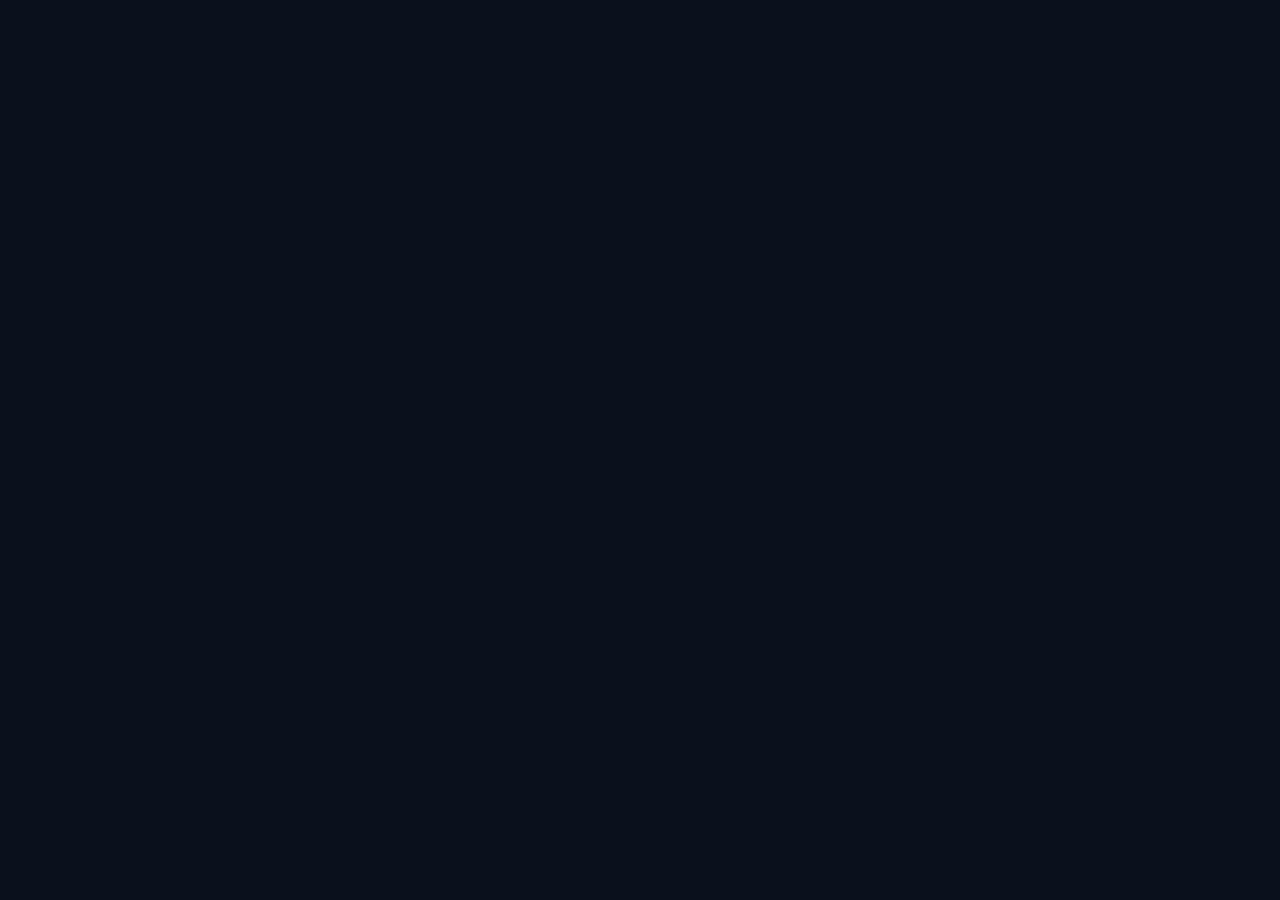
==== app/index.html @ 94560818 "Add game shell, terrain, weather, data and stats engine, Globe Lab, engine review" ====
<!doctype html>
<html lang="en">
<head>
<meta charset="utf-8">
<meta name="viewport" content="width=device-width, initial-scale=1">
<title>Procella</title>
<meta name="description" content="A globe-trotter game built on live NASA climate data: travel to any real place and year, meet the people there, and test 45 years of trends.">
<link rel="stylesheet" href="../brand/house-style/components/bundle.css">
<link rel="stylesheet" href="src/ui/tokens.css">
<link rel="stylesheet" href="src/ui/app.css">
<script type="importmap">{ "imports": { "three": "./vendor/three.module.js" } }</script>
<script src="../brand/house-style/components/bundle.js"></script>
</head>
<body>
<canvas id="gl" aria-label="3D view"></canvas>
<div id="ui"></div>
<noscript>Procella needs JavaScript and WebGL.</noscript>
<script type="module" src="src/main.js"></script>
</body>
</html>
---- brand/house-style/components/bundle.css ----
@import url("https://fonts.googleapis.com/css2?family=Barlow+Condensed:wght@500;600;700&family=Caveat:wght@500&family=Hanken+Grotesk:wght@400;500;600&family=JetBrains+Mono:wght@400;500&display=swap");

/* Procella House Style: component styles. Every colour, space, radius and timing comes from tokens.css. */

body { background: var(--ground); color: var(--ink); font-family: var(--font-text); }
.pc-row { display: flex; flex-wrap: wrap; gap: var(--space-5); align-items: flex-start; padding: var(--space-5); }
:focus-visible { outline: 2px solid var(--focus); outline-offset: 3px; }

.pc-icon { display: inline-block; flex: none; vertical-align: middle; }

/* Stamp */
.pc-stamp { display: block; transform: rotate(-7deg); overflow: visible; }
.pc-stamp--detected { color: var(--stamp-detected); }
.pc-stamp--null { color: var(--stamp-null); }
.pc-stamp--short { color: var(--stamp-short); }
.pc-stamp__ring { fill: none; stroke: currentColor; stroke-width: 3; }
.pc-stamp__hair { fill: none; stroke: currentColor; stroke-width: 1.2; }
.pc-stamp__dash { stroke-dasharray: 2 3; }
.pc-stamp text { fill: currentColor; font-family: var(--font-display); font-weight: 700; }
.pc-stamp__top { font-size: 12.5px; letter-spacing: 1.6px; }
.pc-stamp__bottom { font-size: 9.5px; letter-spacing: 1.4px; font-family: var(--font-mono) !important; font-weight: 500 !important; }
@media (prefers-reduced-motion: no-preference) {
  .pc-stamp.is-pressing { animation: pc-press var(--dur-stamp) var(--ease-press) both; }
}
@keyframes pc-press { from { transform: rotate(-7deg) scale(1.35); opacity: 0; } to { transform: rotate(-7deg) scale(1); opacity: 1; } }

/* LuggageTag */
.pc-tag {
  display: inline-flex; align-items: center; gap: var(--space-2); min-height: 44px;
  padding: var(--space-2) var(--space-4) var(--space-2) 34px;
  background: var(--raised); color: var(--ink); border: 0; font: inherit; text-align: left;
  border-radius: 0 var(--radius-tag) var(--radius-tag) 0;
  clip-path: polygon(14px 0, 100% 0, 100% 100%, 14px 100%, 0 calc(100% - 14px), 0 14px);
  position: relative;
}
.pc-tag__hole { position: absolute; left: 12px; top: 50%; width: 9px; height: 9px; margin-top: -4.5px; border-radius: var(--radius-pill); background: var(--ground); box-shadow: inset 0 0 0 1.5px var(--line-strong); }
.pc-tag .pc-icon { color: var(--ink-muted); }
.pc-tag__body { display: flex; flex-direction: column; min-width: 0; }
.pc-tag__name { font-family: var(--font-display); font-weight: 600; font-size: 16px; letter-spacing: 0.06em; text-transform: uppercase; line-height: 1.15; }
.pc-tag__meta { font-family: var(--font-mono); font-size: 11.5px; color: var(--ink-muted); line-height: 1.4; }
button.pc-tag { cursor: pointer; transition: box-shadow var(--dur-quick) var(--ease-dawn), transform var(--dur-quick) var(--ease-dawn); }
button.pc-tag:hover { box-shadow: var(--shadow-lift); transform: translateY(-1px); }
.pc-tag.is-selected { background: var(--lantern); color: var(--on-lantern); }
.pc-tag.is-selected .pc-tag__meta, .pc-tag.is-selected .pc-icon { color: var(--on-lantern); }

/* Chart (always on plate) */
.pc-chart { display: block; width: 100%; height: auto; }
.pc-chart__grid { stroke: var(--plate-line); stroke-width: 1; }
.pc-chart__axis { stroke: var(--plate-muted); stroke-width: 1; }
.pc-chart__tick { fill: var(--plate-muted); font: 400 11px var(--font-mono); }
.pc-chart__line { fill: none; stroke: var(--plate-muted); stroke-width: 1; opacity: 0.6; }
.pc-chart__pt { fill: var(--plate-ink); }
.pc-chart__trend { stroke: var(--plate-trend); stroke-width: 2.2; stroke-dasharray: 7 5; }
.pc-chart--mini .pc-chart__line { stroke: var(--plate-ink); opacity: 0.85; stroke-width: 1.4; }
.pc-chart--mini .pc-chart__trend { stroke-width: 1.6; }

/* ChartPlate */
.pc-plate { margin: 0; background: var(--plate); color: var(--plate-ink); border-radius: var(--radius-plate); box-shadow: var(--shadow-plate); padding: var(--space-5); display: flex; flex-direction: column; gap: var(--space-3); max-width: 720px; }
.pc-plate__head { display: flex; flex-wrap: wrap; align-items: baseline; gap: var(--space-1) var(--space-3); }
.pc-plate__eyebrow { width: 100%; font: 600 12px/1.2 var(--font-display); letter-spacing: 0.14em; text-transform: uppercase; color: var(--plate-muted); }
.pc-plate__title { margin: 0; font: 600 26px/1.1 var(--font-display); color: var(--plate-ink); }
.pc-plate__unit { font: 400 12.5px var(--font-mono); color: var(--plate-muted); }
.pc-plate__caption { font: 500 14px/1.5 var(--font-text); color: var(--plate-ink); max-width: 64ch; }
.pc-plate__foot { display: flex; flex-wrap: wrap; justify-content: space-between; gap: var(--space-2); align-items: center; border-top: 1px solid var(--plate-line); padding-top: var(--space-3); }
.pc-plate__source { font: 400 12px/1.45 var(--font-mono); color: var(--plate-muted); }
.pc-plate__badges { display: flex; flex-wrap: wrap; gap: var(--space-2); }
.pc-plate .pc-badge { background: transparent; color: var(--plate-ink); box-shadow: inset 0 0 0 1px var(--plate-line); }

/* SourceBadge */
.pc-badge { display: inline-flex; align-items: center; gap: 6px; padding: 5px var(--space-3) 5px 9px; border-radius: var(--radius-pill); font: 500 12px/1 var(--font-mono); background: var(--surface); color: var(--ink); box-shadow: inset 0 0 0 1px var(--line); white-space: nowrap; }
.pc-badge--live .pc-icon { color: var(--stamp-detected); }
.pc-badge--cached .pc-icon { color: var(--stamp-null); }
.pc-badge--crosscheck .pc-icon, .pc-badge--model .pc-icon { color: var(--ink-muted); }
.pc-plate .pc-badge .pc-icon { color: var(--plate-muted); }

/* Dossier */
.pc-dossier { position: relative; background: var(--raised); color: var(--ink); border-radius: var(--radius-card); box-shadow: var(--shadow-plate); padding: var(--space-5); display: grid; grid-template-columns: 1fr auto; gap: var(--space-3) var(--space-4); max-width: 520px; }
.pc-dossier__head { display: flex; flex-direction: column; gap: 2px; min-width: 0; }
.pc-dossier__eyebrow { font: 600 12px/1.2 var(--font-display); letter-spacing: 0.14em; text-transform: uppercase; color: var(--ink-muted); }
.pc-dossier__place { margin: 0; font: 700 40px/0.95 var(--font-display); letter-spacing: 0.01em; text-transform: uppercase; }
.pc-dossier__coord { font: 400 13px var(--font-mono); letter-spacing: 0.04em; color: var(--ink-muted); }
.pc-dossier__stamp { grid-row: 1 / span 2; grid-column: 2; align-self: start; }
.pc-dossier__tag { grid-column: 1; }
.pc-dossier .pc-tag { background: var(--surface); }
.pc-dossier .pc-tag__hole { background: var(--raised); }
.pc-dossier__figure { grid-column: 1 / -1; display: flex; flex-wrap: wrap; align-items: baseline; gap: var(--space-2); }
.pc-dossier__rate { font: 500 56px/1 var(--font-mono); letter-spacing: -0.02em; font-variant-numeric: tabular-nums; }
.pc-dossier__per { font: 400 14px var(--font-mono); color: var(--ink-muted); }
.pc-dossier__stats { grid-column: 1 / -1; margin: 0; font: 400 13px/1.5 var(--font-mono); color: var(--ink-muted); font-variant-numeric: tabular-nums; }
.pc-dossier__spark { grid-column: 1 / -1; background: var(--plate); border-radius: var(--radius-plate); padding: var(--space-2); }
.pc-dossier__foot { grid-column: 1 / -1; display: flex; flex-wrap: wrap; gap: var(--space-2); }

/* Dispatch: a clipped news lead with a torn bottom edge */
.pc-dispatch {
  background: var(--surface); color: var(--ink); max-width: 380px; padding: var(--space-5) var(--space-5) var(--space-7);
  display: flex; flex-direction: column; gap: var(--space-3); border-radius: var(--radius-card) var(--radius-card) 0 0;
  clip-path: polygon(0 0, 100% 0, 100% calc(100% - 10px), 95% 100%, 90% calc(100% - 9px), 84% 100%, 78% calc(100% - 10px), 71% 100%, 65% calc(100% - 8px), 58% 100%, 52% calc(100% - 10px), 45% 100%, 39% calc(100% - 9px), 32% 100%, 26% calc(100% - 10px), 19% 100%, 13% calc(100% - 8px), 6% 100%, 0 calc(100% - 10px));
}
.pc-dispatch__dateline { display: inline-flex; align-items: center; gap: var(--space-2); font: 500 12px var(--font-mono); letter-spacing: 0.08em; text-transform: uppercase; color: var(--ink-muted); }
.pc-dispatch__headline { margin: 0; font: 700 30px/1.02 var(--font-display); text-wrap: balance; }
.pc-dispatch__standfirst { margin: 0; font: 400 15px/1.55 var(--font-text); color: var(--ink-muted); }
.pc-dispatch__cta { align-self: flex-start; display: inline-flex; align-items: center; gap: var(--space-2); min-height: 44px; padding: 0 var(--space-4); border-radius: var(--radius-pill); background: var(--lantern); color: var(--on-lantern); font: 600 14px var(--font-text); text-decoration: none; }
.pc-dispatch__cta:hover { box-shadow: var(--shadow-lift); }

/* FlapBoard */
.pc-flap { display: inline-flex; gap: 3px; }
.pc-flap__cell {
  position: relative; display: inline-grid; place-items: center; width: 0.72em; height: 1.18em;
  font: 700 56px/1 var(--font-display); color: var(--ink); background: var(--raised); border-radius: var(--radius-tag);
  box-shadow: inset 0 0 0 1px var(--line); overflow: hidden;
}
.pc-flap__cell::after { content: ""; position: absolute; left: 0; right: 0; top: 50%; height: 1px; background: var(--ground); opacity: 0.85; }
.pc-flap--sm .pc-flap__cell { font-size: 24px; }
@media (prefers-reduced-motion: no-preference) {
  .pc-flap__cell.is-flipping { animation: pc-flip var(--dur-flip) linear; }
}
@keyframes pc-flip { 0% { transform: scaleY(1); } 50% { transform: scaleY(0.12); } 100% { transform: scaleY(1); } }

/* Compass */
.pc-compass { display: block; color: var(--ink); }
.pc-compass__ring { fill: var(--surface); stroke: var(--line-strong); stroke-width: 1.5; }
.pc-compass__ticks line { stroke: var(--line-strong); stroke-width: 1.2; }
.pc-compass__letters text { fill: var(--ink-muted); font: 600 11px var(--font-display); text-anchor: middle; }
.pc-compass__needle { transform-origin: 48px 48px; transition: transform var(--dur-route) var(--ease-dawn); }
.pc-compass__north { fill: var(--lantern); }
.pc-compass__south { fill: var(--ink-muted); }
.pc-compass__needle circle { fill: var(--ink); }
@media (prefers-reduced-motion: reduce) { .pc-compass__needle { transition: none; } }

/* RouteLine */
.pc-route { display: flex; align-items: center; gap: var(--space-3); width: 100%; max-width: 640px; }
.pc-route__code { font: 500 14px var(--font-mono); letter-spacing: 0.1em; color: var(--ink); padding: 4px 8px; border-radius: var(--radius-tag); box-shadow: inset 0 0 0 1px var(--line-strong); }
.pc-route__track { flex: 1; position: relative; height: 12px; }
.pc-route__track::before, .pc-route__track::after { content: ""; position: absolute; top: 2px; width: 8px; height: 8px; border-radius: var(--radius-pill); background: var(--lantern); }
.pc-route__track::before { left: 0; } .pc-route__track::after { right: 0; }
.pc-route__line { position: absolute; left: 8px; right: 8px; top: 5px; border-top: 2px dashed var(--line-strong); transform-origin: left center; transform: scaleX(0); }
.pc-route.is-drawn .pc-route__line { transform: scaleX(1); transition: transform var(--dur-route) var(--ease-dawn); }
.pc-route--airmail .pc-route__line { border: 0; height: 6px; top: 3px; background: repeating-linear-gradient(-45deg, var(--lantern) 0 6px, transparent 6px 12px, var(--line-strong) 12px 18px, transparent 18px 24px); }
@media (prefers-reduced-motion: reduce) { .pc-route__line { transform: scaleX(1); transition: none !important; } }
---- app/src/ui/tokens.css ----
/* Procella House Style night theme, generated from brand/house-style/tokens.json */
:root {
  --ground: #0A111C;
  --surface: #111B2A;
  --raised: #192740;
  --line: #2B3D5A;
  --line-strong: #6E86A8;
  --ink: #ECF1F8;
  --ink-muted: #A3B3C8;
  --lantern: #F2B84B;
  --on-lantern: #1A1205;
  --focus: var(--lantern);
  --warm: #FF6A3D;
  --cool: #5BA2FF;
  --wet: #2FC4B2;
  --dry: #D9982E;
  --stamp-detected: #4FD1A5;
  --stamp-null: #F2B84B;
  --stamp-short: #9DB0CC;
  --plate: #F2F0E8;
  --plate-ink: #131D2B;
  --plate-muted: #4D5A6B;
  --plate-line: #CFCBBB;
  --plate-warm: #B03212;
  --plate-cool: #1F5FCF;
  --plate-wet: #06705F;
  --plate-dry: #8F5A00;
  --plate-trend: #131D2B;
  --space-1: 4px;
  --space-2: 8px;
  --space-3: 12px;
  --space-4: 16px;
  --space-5: 24px;
  --space-6: 32px;
  --space-7: 48px;
  --space-8: 64px;
  --space-9: 96px;
  --radius-tag: 3px;
  --radius-plate: 6px;
  --radius-card: 10px;
  --radius-pill: 999px;
  --dur-quick: 140ms;
  --dur-base: 240ms;
  --dur-stamp: 260ms;
  --dur-flip: 55ms;
  --dur-route: 1200ms;
  --ease-dawn: cubic-bezier(0.16, 1, 0.3, 1);
  --ease-press: cubic-bezier(0.3, 1.4, 0.5, 1);
  --ease-steady: linear;
  --shadow-plate: 0 1px 0 rgba(255,255,255,0.05), 0 18px 40px rgba(0,0,0,0.45);
  --shadow-lift: 0 6px 18px rgba(0,0,0,0.35);
  --font-display: "Barlow Condensed", "Arial Narrow", sans-serif;
  --font-text: "Hanken Grotesk", system-ui, -apple-system, "Segoe UI", sans-serif;
  --font-mono: "JetBrains Mono", ui-monospace, Menlo, Consolas, monospace;
  --font-note: Caveat, "Segoe Print", "Bradley Hand", cursive;
}
---- app/src/ui/app.css ----
/* Procella game UI. Colours, type, spacing and motion from the house style tokens. */
html, body { margin: 0; height: 100%; overflow: hidden; background: var(--ground); color: var(--ink); font-family: var(--font-text); }
#gl { position: fixed; inset: 0; width: 100vw; height: 100vh; display: block; touch-action: none; }
#ui { position: fixed; inset: 0; pointer-events: none; }
#ui button, #ui input, #ui select, #ui a, #ui form, #ui .sat-panel, #ui .detail, #ui .opanel, #ui .modal, #ui .menu, #ui .actions, #ui .steps, #ui .onav, #ui .loading { pointer-events: auto; }
button { font: 500 14px/1.2 var(--font-text); color: var(--ink); background: var(--surface); border: 1px solid var(--line-strong); border-radius: var(--radius-tag); padding: 9px 14px; cursor: pointer; transition: background var(--dur-quick) var(--ease-dawn), transform var(--dur-quick) var(--ease-dawn); }
button:hover:not(:disabled) { background: var(--raised); }
button:disabled { opacity: 0.45; cursor: not-allowed; }
button.primary { background: var(--lantern); color: var(--on-lantern); border-color: var(--lantern); font-weight: 600; }
button.ghost { background: transparent; }
:focus-visible { outline: 2px solid var(--focus); outline-offset: 3px; }
kbd { font: 500 11px var(--font-mono); padding: 1px 5px; border: 1px solid var(--line-strong); border-radius: 3px; margin-left: 4px; }
input, select { font: 400 14px var(--font-text); color: var(--ink); background: var(--ground); border: 1px solid var(--line-strong); border-radius: var(--radius-tag); padding: 8px 10px; }
input[type=range] { width: 100%; accent-color: var(--lantern); padding: 0; }
.eyebrow { font: 600 12px/1.2 var(--font-display); letter-spacing: 0.14em; text-transform: uppercase; color: var(--ink-muted); }
h2 { font: 700 34px/1 var(--font-display); margin: 0 0 var(--space-3); letter-spacing: 0.01em; }
h4 { font: 600 13px/1.2 var(--font-display); letter-spacing: 0.12em; text-transform: uppercase; color: var(--ink-muted); margin: var(--space-4) 0 var(--space-2); }
.fine { font-size: 13px; color: var(--ink-muted); line-height: 1.5; }
.note { font-size: 12px; color: var(--ink-muted); margin: 2px 0 8px; line-height: 1.4; }

/* home */
.home { position: absolute; inset: 0; display: grid; grid-template-columns: minmax(320px, 520px) 1fr; align-items: center; padding: 0 max(24px, 5vw); }
.brand-block { pointer-events: none; }
.brand-block .pc-flap__cell { font-size: clamp(40px, 6vw, 84px); }
.lede { font-size: 18px; line-height: 1.55; color: var(--ink); max-width: 44ch; text-shadow: 0 2px 12px var(--ground); }
.menu { display: flex; flex-direction: column; gap: var(--space-3); max-width: 360px; justify-self: end; }
.big { display: flex; flex-direction: column; align-items: flex-start; gap: 4px; padding: 16px 20px; font: 700 24px/1 var(--font-display); letter-spacing: 0.03em; text-transform: uppercase; background: rgba(17, 27, 42, 0.82); backdrop-filter: blur(6px); }
.big small { font: 400 13px var(--font-text); text-transform: none; letter-spacing: 0; color: inherit; opacity: 0.8; }
.home-foot { position: absolute; left: max(24px, 5vw); bottom: 24px; display: flex; gap: 8px; }
@media (max-width: 820px) { .home { grid-template-columns: 1fr; align-content: center; gap: 24px; } .menu { justify-self: stretch; } }

/* onboarding */
.onboard { position: absolute; inset: 0; }
.steps { position: absolute; top: 18px; left: 50%; transform: translateX(-50%); display: flex; gap: 6px; }
.steps button { background: rgba(17, 27, 42, 0.8); } .steps button.on { background: var(--lantern); color: var(--on-lantern); } .steps button.done { border-color: var(--stamp-detected); }
.opanel { position: absolute; top: 72px; bottom: 76px; right: max(16px, 3vw); width: min(460px, 92vw); overflow: auto; background: rgba(17, 27, 42, 0.9); border: 1px solid var(--line); border-radius: var(--radius-card); padding: var(--space-5); backdrop-filter: blur(8px); }
.opanel label { display: block; margin: var(--space-3) 0; }
.cards { display: grid; grid-template-columns: 1fr 1fr; gap: var(--space-2); } .cards.three { grid-template-columns: 1fr 1fr 1fr; }
.card { display: flex; flex-direction: column; align-items: flex-start; gap: 4px; text-align: left; padding: 12px; min-height: 64px; }
.card b { font: 700 18px/1 var(--font-display); } .card small { color: var(--ink-muted); font-size: 12px; line-height: 1.35; }
.card.on { border-color: var(--lantern); box-shadow: inset 0 0 0 1px var(--lantern); }
.swatches { display: flex; flex-wrap: wrap; gap: 8px; } .swatches button { width: 34px; height: 34px; padding: 0; border-radius: var(--radius-pill); } .swatches button.on { outline: 2px solid var(--lantern); outline-offset: 3px; }
.chips { display: flex; flex-wrap: wrap; gap: 6px; } .chips button { padding: 6px 10px; font-size: 13px; } .chips button.on { border-color: var(--lantern); color: var(--lantern); }
.onav { position: absolute; bottom: 18px; right: max(16px, 3vw); display: flex; gap: 8px; }
.pickp { left: auto; } .pickp form { display: flex; gap: 6px; } .pickp form input { flex: 1; }
#results { display: flex; flex-direction: column; gap: 4px; margin-top: 6px; } #results button { text-align: left; font-size: 12px; }
.pinned { margin: var(--space-4) 0 var(--space-3); font: 500 14px var(--font-mono); color: var(--lantern); }
.pickp .big { width: 100%; margin-top: 8px; }

/* loading */
.loading { position: absolute; inset: 0; display: flex; flex-direction: column; align-items: center; justify-content: center; gap: 10px; text-align: center; background: radial-gradient(circle at 50% 40%, rgba(25, 39, 64, 0.85), var(--ground)); }

/* world HUD */
.hud { position: absolute; inset: 0; }
.sat-panel { position: absolute; left: 14px; top: 84px; width: 300px; max-height: calc(100vh - 170px); display: flex; flex-direction: column; background: rgba(17, 27, 42, 0.9); border: 1px solid var(--line); border-radius: var(--radius-card); backdrop-filter: blur(8px); box-shadow: var(--shadow-lift); }
.sat-panel header { display: flex; justify-content: space-between; align-items: center; padding: 10px 12px; border-bottom: 1px solid var(--line); cursor: move; }
.sat-btns button { padding: 2px 8px; margin-left: 4px; }
.sat-body { overflow: auto; padding: 4px 12px 12px; }
.sat-panel.min .sat-body { display: none; } .sat-panel.max { width: 420px; }
.sat-panel h4 { margin-top: 12px; color: var(--ink); }
.sat-row { display: grid; grid-template-columns: 18px 20px 1fr auto; align-items: center; gap: 8px; padding: 6px 0; border-bottom: 1px solid var(--line); cursor: pointer; }
.sat-row.static { grid-template-columns: 20px 1fr; cursor: default; }
.sat-row.off .lbl { opacity: 0.45; } .sat-row input { accent-color: var(--lantern); }
.lbl { font-size: 14px; display: flex; flex-direction: column; } .lbl small { font: 400 11.5px var(--font-mono); color: var(--ink-muted); margin-top: 2px; }
.chip { padding: 3px 8px; font: 600 12px var(--font-mono); border-radius: var(--radius-pill); }
.chip-detected { color: var(--stamp-detected); border-color: var(--stamp-detected); } .chip-null { color: var(--stamp-null); border-color: var(--stamp-null); } .chip-short { color: var(--stamp-short); }
.locked { opacity: 0.6; }
.topbar { position: absolute; top: 12px; left: 50%; transform: translateX(-50%); display: flex; align-items: center; gap: 12px; padding: 8px 12px; background: rgba(10, 17, 28, 0.78); border: 1px solid var(--line); border-radius: var(--radius-card); backdrop-filter: blur(6px); }
.when { font: 500 13px var(--font-mono); color: var(--lantern); } .badges { display: flex; gap: 6px; }
.era { position: absolute; top: 84px; right: 14px; width: 260px; display: flex; flex-direction: column; gap: 4px; padding: 10px 12px; font-size: 13px; background: rgba(17, 27, 42, 0.85); border: 1px solid var(--line); border-radius: var(--radius-card); }
.telemetry { position: absolute; right: 14px; bottom: 70px; display: grid; grid-template-columns: auto auto; gap: 2px 10px; align-items: baseline; padding: 10px 14px; background: rgba(10, 17, 28, 0.8); border-radius: var(--radius-card); font-family: var(--font-mono); }
.telemetry b { font-size: 22px; font-weight: 500; text-align: right; font-variant-numeric: tabular-nums; } .telemetry span { font-size: 11px; color: var(--ink-muted); }
.help { position: absolute; left: 14px; bottom: 70px; display: flex; flex-wrap: wrap; gap: 6px; max-width: 44vw; }
.help span { font: 400 12px var(--font-mono); padding: 4px 8px; background: rgba(10, 17, 28, 0.75); border-radius: var(--radius-tag); color: var(--ink-muted); }
.actions { position: absolute; left: 50%; bottom: 14px; transform: translateX(-50%); display: flex; gap: 6px; flex-wrap: wrap; justify-content: center; }
.actions button { background: rgba(17, 27, 42, 0.88); }
.prompt { position: absolute; left: 50%; top: 58%; transform: translateX(-50%); padding: 8px 14px; background: var(--lantern); color: var(--on-lantern); font-weight: 600; border-radius: var(--radius-pill); }
.toasts { position: absolute; right: 14px; top: 190px; display: flex; flex-direction: column; gap: 8px; width: 300px; }
.toast { display: flex; flex-direction: column; gap: 3px; padding: 10px 12px; background: rgba(25, 39, 64, 0.95); border-left: 0; border: 1px solid var(--line-strong); border-radius: var(--radius-card); font-size: 13px; animation: tin var(--dur-base) var(--ease-dawn); }
.toast.adv { border-color: var(--lantern); } .toast b { font: 700 18px/1 var(--font-display); }
@keyframes tin { from { transform: translateX(20px); opacity: 0; } }
@media (prefers-reduced-motion: reduce) { .toast { animation: none; } }

/* modals */
.modal { position: fixed; inset: 0; display: grid; place-items: center; background: rgba(5, 9, 15, 0.6); pointer-events: auto; z-index: 10; }
.modal[hidden] { display: none; }
.sheet { position: relative; width: min(560px, 92vw); max-height: 88vh; overflow: auto; background: var(--surface); border: 1px solid var(--line); border-radius: var(--radius-card); padding: var(--space-5); box-shadow: var(--shadow-plate); }
.modal.wide .sheet { width: min(900px, 94vw); }
.close { position: absolute; top: 12px; right: 12px; padding: 4px 10px; }
.dossier .tags { display: flex; flex-wrap: wrap; gap: 4px; margin: 0 90px 12px 0; } .vtab { padding: 4px 8px; font-size: 12px; } .vtab.on { border-color: var(--lantern); color: var(--lantern); }
.dossier .pc-plate { max-width: none; }
.trust { display: grid; grid-template-columns: 1fr auto; gap: 16px; align-items: center; margin-top: 12px; }
.dverdict { font-size: 15px; line-height: 1.5; }
.pc-chart__pt.hot { fill: var(--lantern) !important; r: 5; }
.story h2 { font-size: 30px; } .story .lines p { font-size: 16px; line-height: 1.55; margin: 0 0 10px; animation: tin var(--dur-base) var(--ease-dawn); }
.story-plate { margin: 12px 0; } .story-plate .pc-plate { max-width: none; padding: 14px; }
.vgrid { display: grid; grid-template-columns: repeat(3, 1fr); gap: 8px; } .vcard { display: flex; flex-direction: column; align-items: flex-start; gap: 4px; padding: 12px; } .vcard b { font: 700 17px var(--font-display); }
.sw { display: flex; gap: 4px; } .sw i { width: 14px; height: 14px; border-radius: 50%; display: inline-block; }
.adv { display: grid; grid-template-columns: 1fr 1fr; gap: 8px; } .advi { display: grid; grid-template-columns: 24px 1fr; gap: 2px 10px; padding: 10px; border: 1px solid var(--line); border-radius: var(--radius-tag); color: var(--ink-muted); }
.advi b { font: 700 16px var(--font-display); } .advi small { grid-column: 2; font-size: 12px; } .advi.on { color: var(--ink); border-color: var(--stamp-detected); } .advi.on svg { color: var(--stamp-detected); }
.stamps { display: flex; flex-wrap: wrap; gap: 10px; } .era-stamp { width: 90px; height: 90px; display: grid; place-items: center; border: 1px dashed var(--line-strong); border-radius: 50%; font: 600 14px var(--font-display); color: var(--ink-muted); } .era-stamp.on { border: 0; }
.row { display: flex; gap: 10px; align-items: center; margin: 12px 0; }
.ending { text-align: center; display: flex; flex-direction: column; align-items: center; gap: 10px; }

/* lab */
.lab .detail { position: absolute; right: 14px; top: 14px; bottom: 14px; width: min(460px, 92vw); overflow: auto; background: rgba(17, 27, 42, 0.94); border: 1px solid var(--line); border-radius: var(--radius-card); padding: var(--space-5); }
.lab .detail .pc-plate { max-width: none; margin: 10px 0; padding: 14px; }
.lab .sat-panel { top: 14px; } .lab select, .lab .sat-body > section > button { width: 100%; margin: 4px 0; }
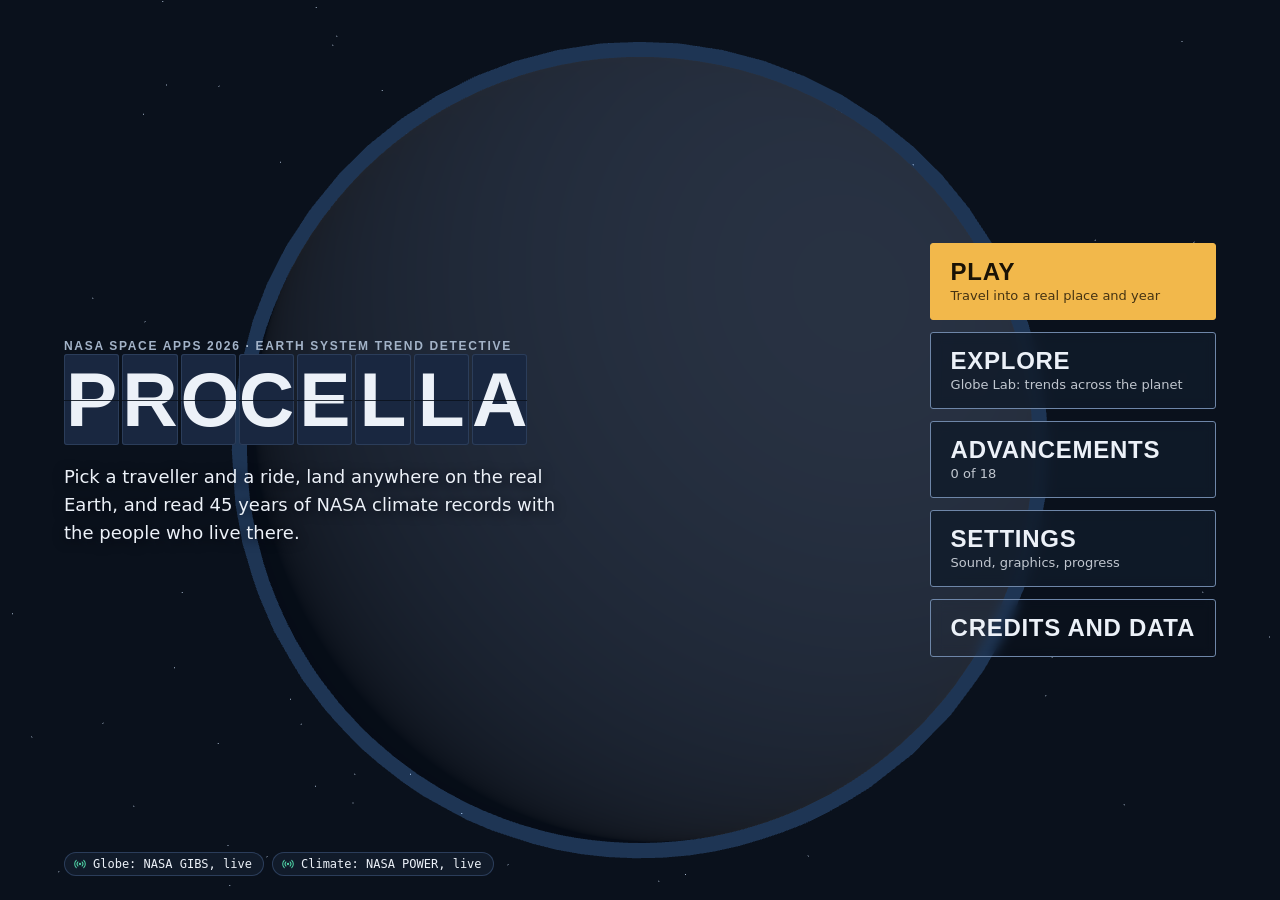
==== commit 5f5bdd3e: "Make the game playable end to end: vehicles, people, stories, dossier, Globe Lab; fix terrain height" ====
--- a/app/index.html
+++ b/app/index.html
@@ -4,6 +4,7 @@
 <meta charset="utf-8">
 <meta name="viewport" content="width=device-width, initial-scale=1">
 <title>Procella</title>
+<link rel="icon" href="data:image/svg+xml,%3Csvg xmlns=%27http://www.w3.org/2000/svg%27 viewBox=%270 0 24 24%27%3E%3Ccircle cx=%2712%27 cy=%2712%27 r=%2710%27 fill=%27%230A111C%27 stroke=%27%23F2B84B%27 stroke-width=%272%27/%3E%3Cpath d=%27M12 5l2.5 7-2.5 7-2.5-7z%27 fill=%27%23F2B84B%27/%3E%3C/svg%3E">
 <meta name="description" content="A globe-trotter game built on live NASA climate data: travel to any real place and year, meet the people there, and test 45 years of trends.">
 <link rel="stylesheet" href="../brand/house-style/components/bundle.css">
 <link rel="stylesheet" href="src/ui/tokens.css">
--- a/app/src/ui/app.css
+++ b/app/src/ui/app.css
@@ -52,7 +52,7 @@
 
 /* world HUD */
 .hud { position: absolute; inset: 0; }
-.sat-panel { position: absolute; left: 14px; top: 84px; width: 300px; max-height: calc(100vh - 170px); display: flex; flex-direction: column; background: rgba(17, 27, 42, 0.9); border: 1px solid var(--line); border-radius: var(--radius-card); backdrop-filter: blur(8px); box-shadow: var(--shadow-lift); }
+.sat-panel { position: absolute; left: 14px; top: 84px; width: 300px; max-height: calc(100vh - 210px); display: flex; flex-direction: column; background: rgba(17, 27, 42, 0.9); border: 1px solid var(--line); border-radius: var(--radius-card); backdrop-filter: blur(8px); box-shadow: var(--shadow-lift); }
 .sat-panel header { display: flex; justify-content: space-between; align-items: center; padding: 10px 12px; border-bottom: 1px solid var(--line); cursor: move; }
 .sat-btns button { padding: 2px 8px; margin-left: 4px; }
 .sat-body { overflow: auto; padding: 4px 12px 12px; }
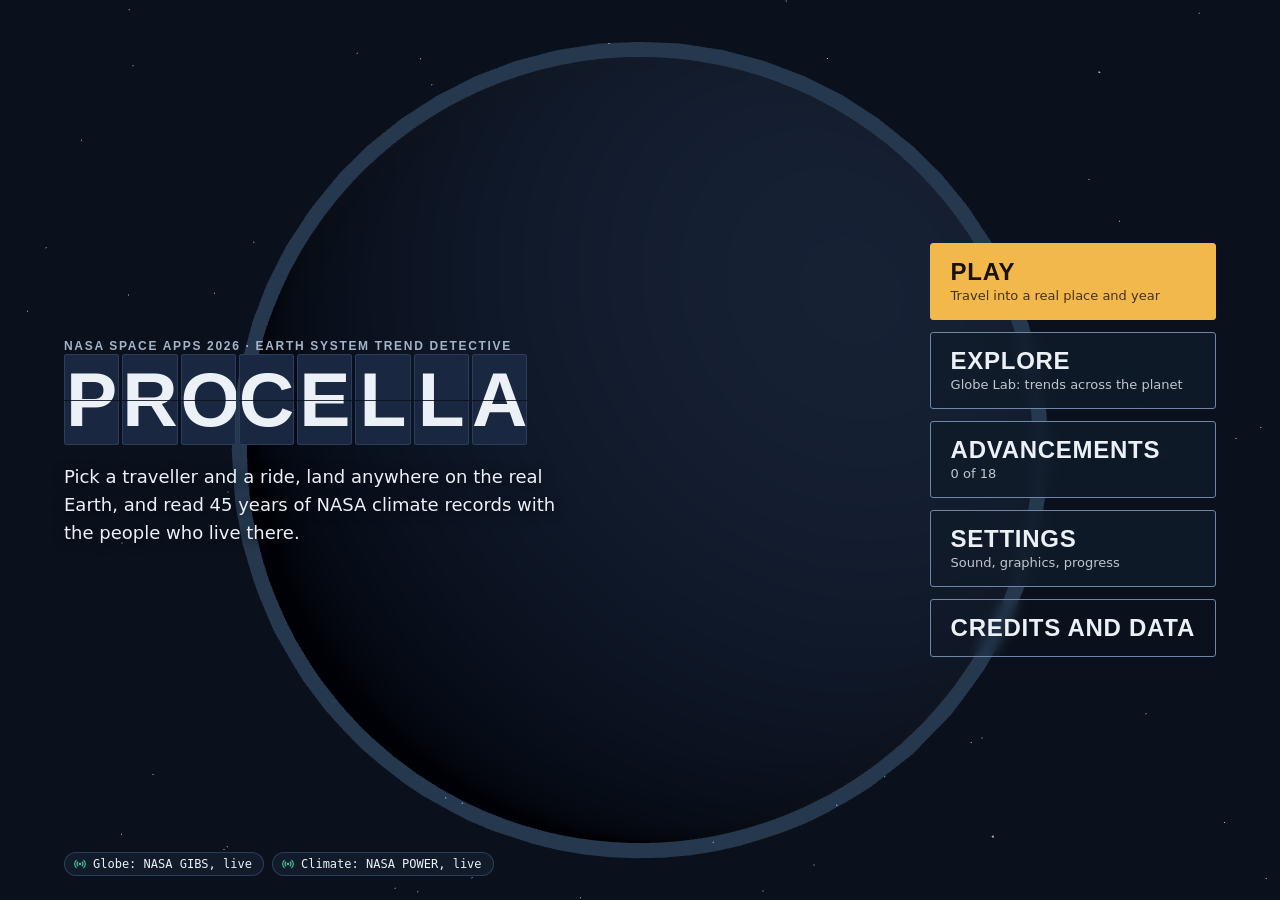
==== commit dbdaf6a7: "Realism pass: Sentinel-2 terrain with CC0 detail, physical sky and real sun, biome vegetation, textu" ====
--- a/app/index.html
+++ b/app/index.html
@@ -9,7 +9,7 @@
 <link rel="stylesheet" href="../brand/house-style/components/bundle.css">
 <link rel="stylesheet" href="src/ui/tokens.css">
 <link rel="stylesheet" href="src/ui/app.css">
-<script type="importmap">{ "imports": { "three": "./vendor/three.module.js" } }</script>
+<script type="importmap">{ "imports": { "three": "./vendor/three.module.js", "three/addons/": "./vendor/addons/", "ez-tree": "./vendor/ez-tree.es.js" } }</script>
 <script src="../brand/house-style/components/bundle.js"></script>
 </head>
 <body>
